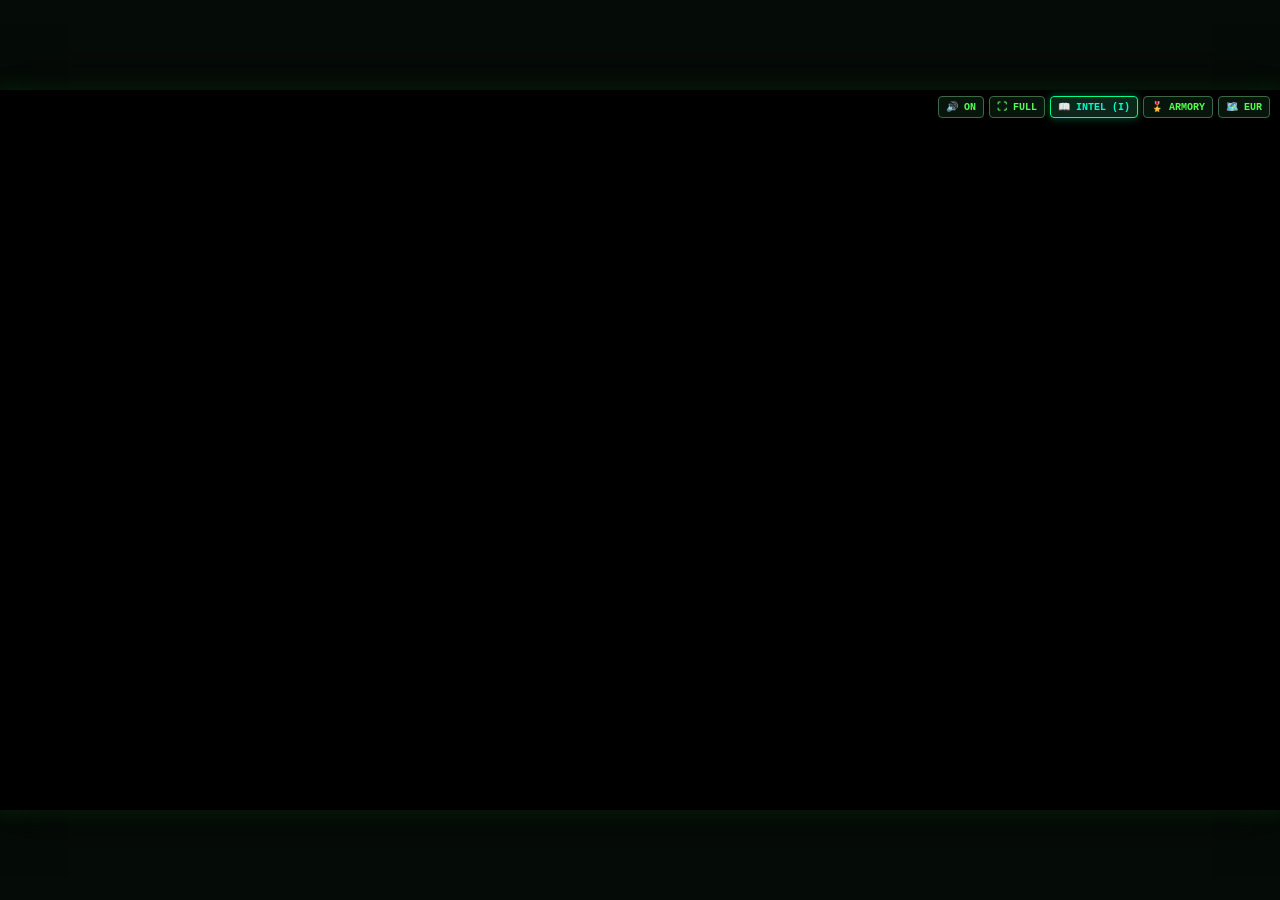
==== index.html @ d6f3df26 "feat: Add GitHub Pages support with live demo, MIT License, and updated README - Root index.html red" ====
<!DOCTYPE html>
<html lang="en">
<head>
  <meta charset="UTF-8">
  <meta name="viewport" content="width=device-width, initial-scale=1.0">
  <title>Atomic Strike: Cold War - Play Now!</title>
  <meta name="description" content="High-quality HTML5 military aerial combat game. 11 aircraft, 9 weapon types, Aircraft Evolution art style. Play free in browser!">
  <meta http-equiv="refresh" content="0; url=atomic-bomber/index.html">
  <style>
    body {
      margin: 0;
      background: #0a0a0a;
      color: #00ff88;
      font-family: 'Segoe UI', Arial, sans-serif;
      display: flex;
      justify-content: center;
      align-items: center;
      min-height: 100vh;
    }
    .loading {
      text-align: center;
    }
    .loading h1 {
      font-size: 2em;
      margin-bottom: 0.5em;
    }
    .loading p {
      color: #88aacc;
    }
    a {
      color: #00e5ff;
      text-decoration: none;
    }
  </style>
</head>
<body>
  <div class="loading">
    <h1>⚛️ Atomic Strike: Cold War</h1>
    <p>Loading game... If not redirected, <a href="atomic-bomber/index.html">click here to play</a>.</p>
  </div>
</body>
</html>
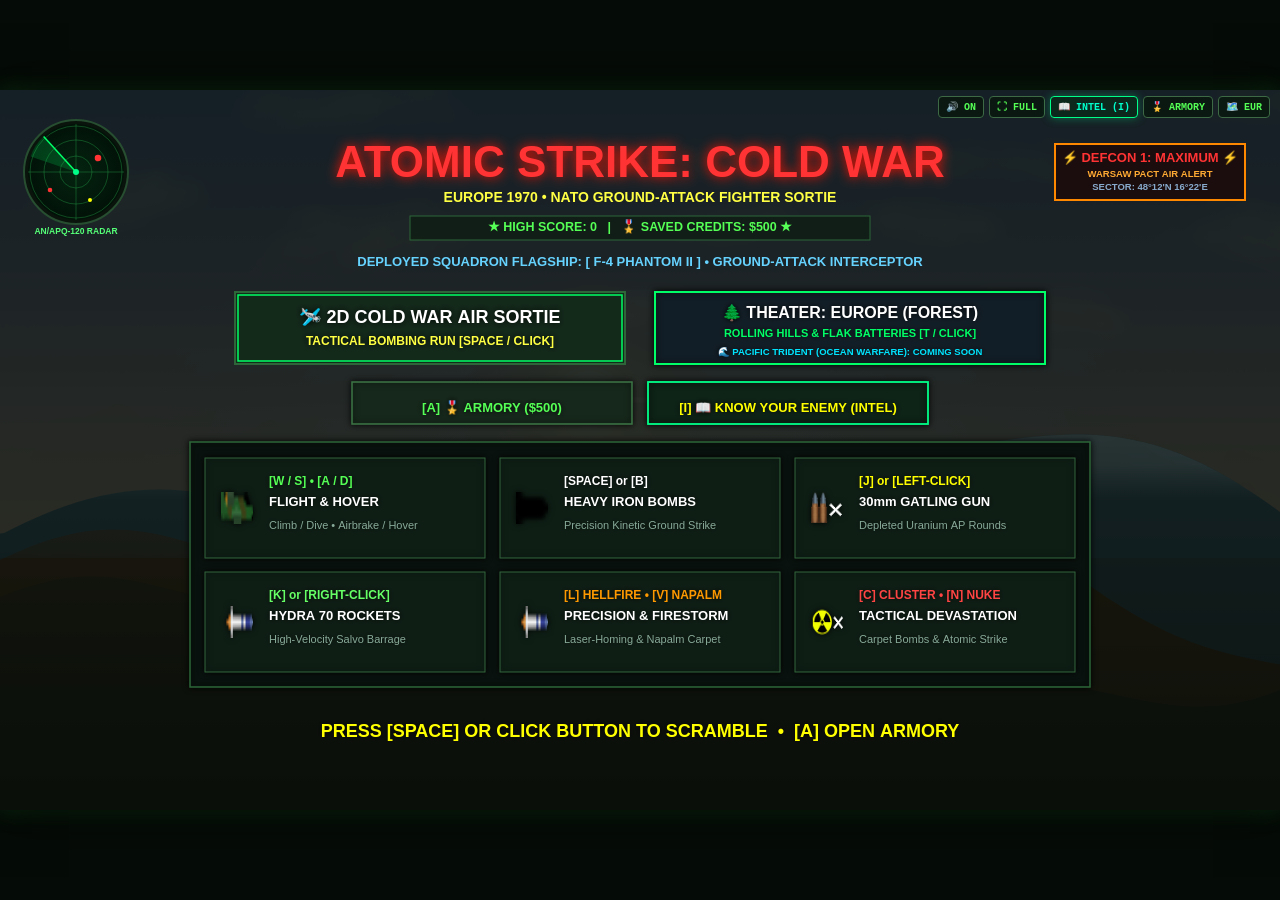
==== commit 470cc394: "Deploy: enable root game playability, GitHub Actions pages deployment, and robust server" ====
--- a/index.html
+++ b/index.html
@@ -2,41 +2,194 @@
 <html lang="en">
 <head>
   <meta charset="UTF-8">
-  <meta name="viewport" content="width=device-width, initial-scale=1.0">
-  <title>Atomic Strike: Cold War - Play Now!</title>
-  <meta name="description" content="High-quality HTML5 military aerial combat game. 11 aircraft, 9 weapon types, Aircraft Evolution art style. Play free in browser!">
-  <meta http-equiv="refresh" content="0; url=atomic-bomber/index.html">
-  <style>
-    body {
-      margin: 0;
-      background: #0a0a0a;
-      color: #00ff88;
-      font-family: 'Segoe UI', Arial, sans-serif;
-      display: flex;
-      justify-content: center;
-      align-items: center;
-      min-height: 100vh;
-    }
-    .loading {
-      text-align: center;
-    }
-    .loading h1 {
-      font-size: 2em;
-      margin-bottom: 0.5em;
-    }
-    .loading p {
-      color: #88aacc;
-    }
-    a {
-      color: #00e5ff;
-      text-decoration: none;
-    }
-  </style>
+  <meta name="viewport" content="width=device-width, initial-scale=1.0, maximum-scale=1.0, user-scalable=no">
+  <title>Atomic Strike: Cold War - NATO Air Combat</title>
+  <link rel="stylesheet" href="style.css">
 </head>
 <body>
-  <div class="loading">
-    <h1>⚛️ Atomic Strike: Cold War</h1>
-    <p>Loading game... If not redirected, <a href="atomic-bomber/index.html">click here to play</a>.</p>
+  <div id="game-container">
+    <canvas id="gameCanvas" width="1280" height="720"></canvas>
+    
+    <!-- Top Quick Control Bar -->
+    <div id="overlay-bar">
+      <button id="btn-sound" class="hud-btn" title="Toggle Audio (M)">🔊 ON</button>
+      <button id="btn-fullscreen" class="hud-btn" title="Toggle Fullscreen">⛶ FULL</button>
+      <button id="btn-codex" class="hud-btn highlight" title="Know Your Enemy - Field Intel Codex (I)">📖 INTEL (I)</button>
+      <button id="btn-armory" class="hud-btn" title="Armory / Hangar (A)">🎖️ ARMORY</button>
+      <button id="btn-theater" class="hud-btn" title="Switch Mission Theater / Map (T)">🗺️ EUR</button>
+    </div>
   </div>
+
+  <!-- Game Engine Modules -->
+  <script src="js/audio.js"></script>
+  <script src="js/input.js"></script>
+  <script src="js/terrain.js"></script>
+  <script src="js/weapons.js"></script>
+  <script src="js/entities.js"></script>
+  <script src="js/hud.js"></script>
+  <script src="js/armory.js"></script>
+  <script src="js/codex.js"></script>
+  <script src="js/engine.js"></script>
+  <script src="js/main.js"></script>
+
+  <script>
+    // Quick Overlay Buttons Handlers
+    const btnSound = document.getElementById('btn-sound');
+    const btnFullscreen = document.getElementById('btn-fullscreen');
+    const btnArmory = document.getElementById('btn-armory');
+    const btnTheater = document.getElementById('btn-theater');
+
+    function updateSoundUi(enabled) {
+      if (!btnSound) return;
+      btnSound.innerText = enabled ? '🔊 ON' : '🔇 OFF';
+      btnSound.classList.toggle('muted', !enabled);
+    }
+
+    btnSound.addEventListener('click', (e) => {
+      e.currentTarget.blur();
+      if (window.soundSystem) {
+        const enabled = window.soundSystem.toggleSound();
+        updateSoundUi(enabled);
+      }
+    });
+
+    function updateFullscreenUi() {
+      const isFs = !!(document.fullscreenElement || document.webkitFullscreenElement);
+      if (btnFullscreen) {
+        btnFullscreen.innerText = isFs ? '🗗 WIN' : '⛶ FULL';
+        btnFullscreen.classList.toggle('active', isFs);
+      }
+    }
+
+    btnFullscreen.addEventListener('click', (e) => {
+      e.currentTarget.blur();
+      const container = document.getElementById('game-container');
+      if (!document.fullscreenElement && !document.webkitFullscreenElement) {
+        if (container.requestFullscreen) {
+          container.requestFullscreen().catch(() => {});
+        } else if (container.webkitRequestFullscreen) {
+          container.webkitRequestFullscreen();
+        }
+      } else {
+        if (document.exitFullscreen) {
+          document.exitFullscreen().catch(() => {});
+        } else if (document.webkitExitFullscreen) {
+          document.webkitExitFullscreen();
+        }
+      }
+    });
+
+    document.addEventListener('fullscreenchange', updateFullscreenUi);
+    document.addEventListener('webkitfullscreenchange', updateFullscreenUi);
+
+    function updateArmoryUi() {
+      if (!btnArmory || !window.atomicGame) return;
+      const inArmory = window.atomicGame.state === 'ARMORY';
+      btnArmory.innerText = inArmory ? '🛩️ RESUME' : '🎖️ ARMORY';
+      btnArmory.classList.toggle('active', inArmory);
+    }
+
+    btnArmory.addEventListener('click', (e) => {
+      e.currentTarget.blur();
+      if (window.atomicGame) {
+        if (window.atomicGame.state === 'ARMORY') {
+          window.atomicGame.closeArmory();
+        } else {
+          window.atomicGame.openArmory();
+        }
+        updateArmoryUi();
+      }
+    });
+
+    const btnCodex = document.getElementById('btn-codex');
+    if (btnCodex) {
+      btnCodex.addEventListener('click', (e) => {
+        e.currentTarget.blur();
+        if (window.atomicGame) {
+          if (window.atomicGame.state === 'CODEX') {
+            window.atomicGame.closeCodex();
+          } else {
+            window.atomicGame.openCodex();
+          }
+        }
+      });
+    }
+
+    if (btnTheater) {
+      btnTheater.addEventListener('click', (e) => {
+        e.currentTarget.blur();
+        if (window.atomicGame) {
+          window.atomicGame.cycleTheater();
+        }
+      });
+    }
+
+    // Global Hotkeys for Sound (M) and Codex (I) - Note: KeyK is strictly reserved for ROCKETS!
+    window.addEventListener('keydown', (e) => {
+      if (e.code === 'KeyM') {
+        if (window.soundSystem) {
+          const enabled = window.soundSystem.toggleSound();
+          updateSoundUi(enabled);
+        }
+      } else if (e.code === 'KeyI') {
+        if (window.atomicGame) {
+          if (window.atomicGame.state === 'CODEX') {
+            window.atomicGame.closeCodex();
+          } else {
+            window.atomicGame.openCodex();
+          }
+        }
+      }
+    });
+
+    // CrazyGames Quality Compliance: Auto-Pause and Mute on Tab Focus Loss
+    document.addEventListener('visibilitychange', () => {
+      if (document.hidden) {
+        if (window.atomicGame && window.atomicGame.state === 'PLAYING') {
+          window.atomicGame.state = 'PAUSED';
+          if (window.soundSystem) window.soundSystem.setAdMuted(true);
+        }
+      } else {
+        if (window.soundSystem) window.soundSystem.setAdMuted(false);
+      }
+    });
+
+    // Automated URL Parameter inspection for QA & Testing
+    const urlParams = new URLSearchParams(window.location.search);
+    if (urlParams.get('codex') === '1') {
+      window.addEventListener('load', () => {
+        setTimeout(() => {
+          if (window.atomicGame) {
+            window.atomicGame.openCodex();
+            const unit = urlParams.get('unit');
+            if (unit && window.atomicGame.codex) {
+              window.atomicGame.codex.selectedUnitId = unit;
+            }
+          }
+        }, 350);
+      });
+    } else if (urlParams.get('play') === '1') {
+      window.addEventListener('load', () => {
+        setTimeout(() => {
+          if (window.atomicGame) {
+            window.atomicGame.startNewGame('a10');
+            if (urlParams.get('rocket') === '1') {
+              setTimeout(() => {
+                if (window.atomicGame && window.atomicGame.entities && window.atomicGame.entities.player) {
+                  window.atomicGame.weapons.fireRocket(window.atomicGame.entities.player);
+                }
+              }, 300);
+            } else if (urlParams.get('bandit') === '1') {
+              setTimeout(() => {
+                if (window.atomicGame && window.atomicGame.entities) {
+                  window.atomicGame.entities.spawnMig(3);
+                }
+              }, 300);
+            }
+          }
+        }, 350);
+      });
+    }
+  </script>
 </body>
 </html>
--- a/style.css
+++ b/style.css
@@ -0,0 +1,113 @@
+* {
+  margin: 0;
+  padding: 0;
+  box-sizing: border-box;
+  user-select: none;
+  -webkit-user-select: none;
+}
+
+body, html {
+  width: 100%;
+  height: 100%;
+  overflow: hidden;
+  background-color: #050b07;
+  display: flex;
+  justify-content: center;
+  align-items: center;
+  font-family: -apple-system, BlinkMacSystemFont, 'Segoe UI', Roboto, Helvetica, Arial, sans-serif;
+  -webkit-font-smoothing: antialiased;
+  -moz-osx-font-smoothing: grayscale;
+}
+
+#game-container {
+  position: relative;
+  width: 100vw;
+  height: calc(100vw * (9 / 16));
+  max-width: calc(100vh * (16 / 9));
+  max-height: 100vh;
+  aspect-ratio: 16 / 9;
+  background-color: #000000;
+  box-shadow: 0 0 45px rgba(0, 0, 0, 0.95), 0 0 20px rgba(35, 160, 50, 0.35);
+  overflow: hidden;
+}
+
+#game-container:fullscreen,
+#game-container:-webkit-full-screen {
+  width: 100vw !important;
+  height: 100vh !important;
+  max-width: 100vw !important;
+  max-height: 100vh !important;
+  display: flex !important;
+  justify-content: center !important;
+  align-items: center !important;
+  background-color: #000000 !important;
+}
+
+#gameCanvas {
+  width: 100%;
+  height: 100%;
+  display: block;
+  image-rendering: auto;
+}
+
+#game-container:fullscreen #gameCanvas,
+#game-container:-webkit-full-screen #gameCanvas {
+  width: auto !important;
+  height: 100% !important;
+  max-width: 100vw !important;
+  aspect-ratio: 16 / 9 !important;
+}
+
+#overlay-bar {
+  position: absolute;
+  top: 6px;
+  right: 10px;
+  display: flex;
+  gap: 5px;
+  z-index: 100;
+}
+
+.hud-btn {
+  background: rgba(10, 25, 15, 0.88);
+  border: 1px solid #3d6a45;
+  color: #55ff55;
+  font-family: 'Courier New', Courier, monospace;
+  font-weight: bold;
+  font-size: 10px;
+  padding: 4px 7px;
+  border-radius: 4px;
+  cursor: pointer;
+  transition: all 0.15s ease;
+  backdrop-filter: blur(4px);
+}
+
+.hud-btn:hover {
+  background: rgba(25, 55, 30, 0.95);
+  border-color: #ffff00;
+  color: #ffff00;
+  transform: translateY(-1px);
+}
+
+.hud-btn:active {
+  transform: translateY(1px);
+}
+
+.hud-btn.active {
+  background: rgba(40, 65, 35, 0.95);
+  border-color: #00ff66;
+  color: #00ff66;
+  box-shadow: 0 0 8px rgba(0, 255, 102, 0.4);
+}
+
+.hud-btn.muted {
+  background: rgba(40, 15, 15, 0.9);
+  border-color: #aa3333;
+  color: #ff5555;
+}
+
+.hud-btn.highlight {
+  background: rgba(12, 42, 28, 0.95);
+  border-color: #00ff88;
+  color: #00ffcc;
+  box-shadow: 0 0 10px rgba(0, 255, 136, 0.35);
+}
